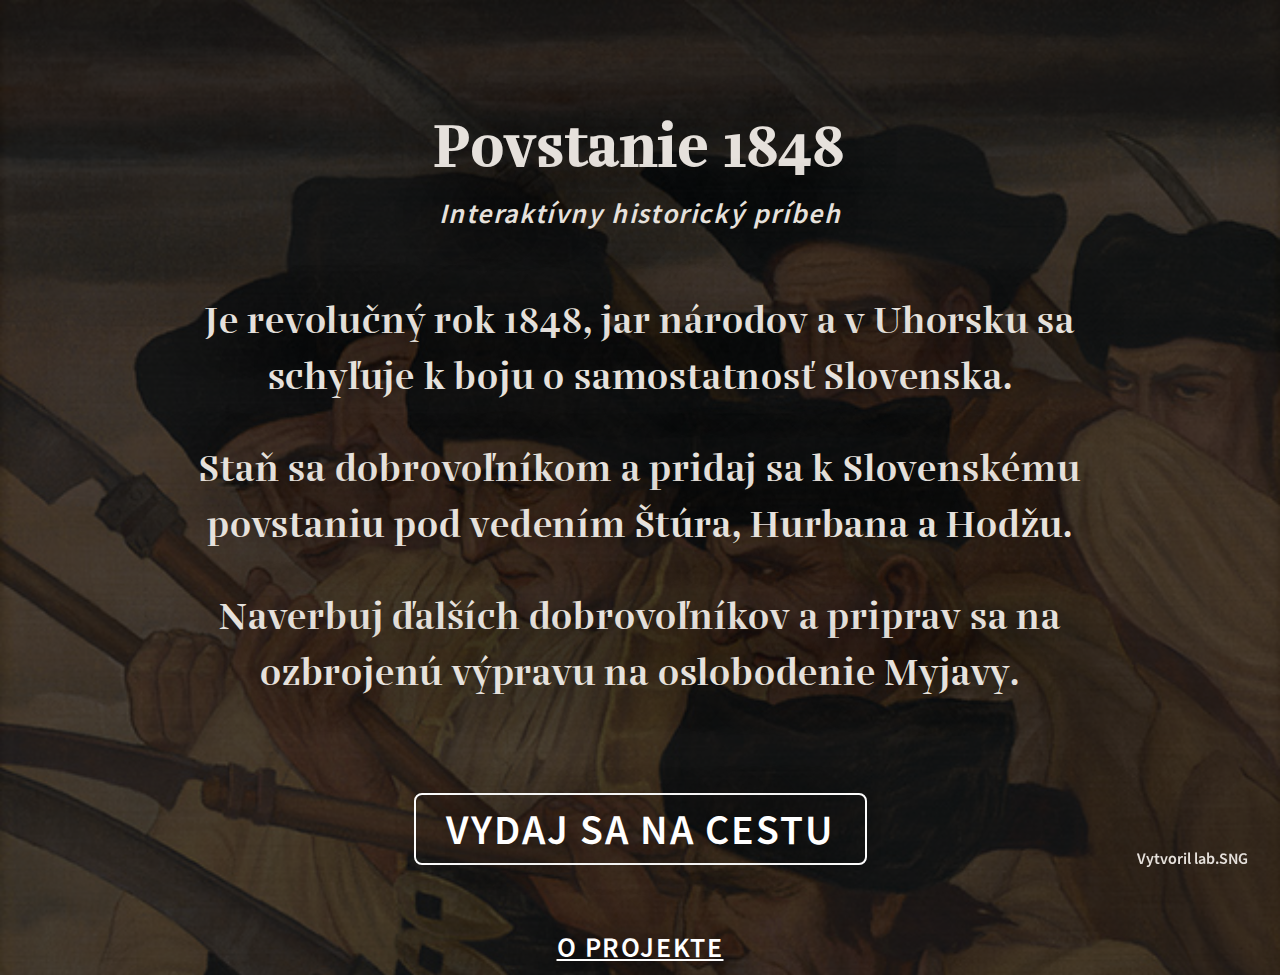
==== index.html @ f692830a "implement landing page (without animations)" ====
<!DOCTYPE html>
<html>
<head>
	<title>Povstanie 1848</title>
	<meta charset="utf-8"/>
	<meta name="viewport" content="width=device-width, initial-scale=1">
	<link rel="stylesheet" type="text/css" href="./css/fonts.css"/>
	<link rel="stylesheet" type="text/css" href="./css/variables.css"/>
	<link rel="stylesheet" type="text/css" href="./css/landing.css">
</head>
<body class="text-center bg-landing font-marlene color-beige text-shadow bg-kenburns">
	<main>
		<header>
			<h1 class="passage-title">Povstanie 1848</h1>
			<h2 class="passage-subtitle font-sourcesans">Interaktívny historický príbeh</h2>
		</header>

		<div class="passage-text">
			<p>Je revolučný rok 1848, jar národov a v Uhorsku sa schyľuje k boju o samostatnosť Slovenska.</p>
			<p>Staň sa dobrovoľníkom a pridaj sa k Slovenskému povstaniu pod vedením Štúra, Hurbana a Hodžu.</p>
			<p>Naverbuj ďalších dobrovoľníkov a priprav sa na ozbrojenú výpravu na oslobodenie Myjavy.</p>
		</div>

		<div class="mt100px">
			<a  href="./story.html" class="cta">Vydaj sa na cestu</a>
		</div>

		<div class="mt5">
			<a class="link" href="./about.html">O projekte</a>
		</div>

	</main>

	<footer class="fixed bottom-0 right-0 ma4 font-sourcesans">
		Vytvoril lab.SNG
	</footer>
</body>
</html>
---- css/fonts.css ----
@charset "UTF-8";

@font-face
{
  font-family: "Marlene Grande Medium";
  src: url('../fonts/WF-031857-010432-001542.eot');
  src: url('../fonts/WF-031857-010432-001542.eot?#iefix') format('embedded-opentype'), url('../fonts/WF-031857-010432-001542.woff') format('woff'), url('../fonts/WF-031857-010432-001542.ttf') format('truetype');
  font-weight: normal;
  font-style: normal;
}

.f-marlene {
	font-family:"Marlene Grande Medium"; 
	font-weight: normal;
}

@font-face
{
  font-family: "SourceSansPro-SemiBold";
  src: url('../fonts/SourceSansPro-SemiBold.eot');
  src: url('../fonts/SourceSansPro-SemiBold.eot?#iefix') format('embedded-opentype'), url('../fonts/SourceSansPro-SemiBold.woff') format('woff');
  font-weight: normal;
  font-style: normal;
}

.f-sourcesans {
	font-family:"SourceSansPro-SemiBold"; 
	font-weight: normal;
}
---- css/variables.css ----
/* Variables */

:root {
  --color-beige: #E6E1DC;
}
---- css/landing.css ----
/* Fix fonts that render as bold in Firefox */
html {
  -moz-osx-font-smoothing: grayscale;
  -webkit-font-smoothing: antialiased;
  font-smoothing: antialiased;
  font-weight: normal;
}

html, body {
    margin: 0;
    padding: 0;
}

main {
    width: 900px;
    margin: 116px auto 0;
}

.color-beige {
    color: var(--color-beige);
}

.font-marlene {
    font-family:"Marlene Grande Medium";
    font-weight: normal;
}
.font-sourcesans {
    font-family:"SourceSansPro-SemiBold";
    font-weight: normal;
}

.text-shadow {
    text-shadow: 0px 0px 50px rgba(0, 0, 0, 0.7);
}

.bg-landing {
    background-image: url(../img/bg-landing-small.jpg);
    background-color: rgba(0,0,0,0.65);
    background-blend-mode: overlay;
    background-size: cover;
}

.passage-title {
    font-size: 56px;
    letter-spacing: 1.6px;
    margin-bottom: 0
}

.passage-subtitle {
    font-size: 28px;
    letter-spacing: 1.6px;
    font-style: italic;
    margin-top: 12px;
    margin-bottom: 64px;
}

.passage-text {
    font-size: 36px;
    line-height: 56px;
    letter-spacing: 0.8px;
}

.cta {
    font-family:"SourceSansPro-SemiBold";
    font-weight: normal;
    background: none;
    border: 2px solid #FFF;
    font-size: 42px;
    letter-spacing: 2.0px;
    color: #FFF;
    padding: 8px 30px;
    border-radius: 8px;
    text-transform: uppercase;
    text-decoration: none;
}
.mt100px {margin-top: 100px;}

.link {
    color: #FFFFFF !important;
    font-family:"SourceSansPro-SemiBold"; 
    font-weight: normal;
    font-size: 28px;
    line-height: 56px;
    letter-spacing: 1.6px;
    text-decoration: underline;
    text-transform: uppercase;
}
.link:hover, .link:active {
    color: #FFFFFF !important;
}

.fixed {position: fixed;}

.text-center {text-align: center;}
.text-right {text-align: right;}

.bottom-0 {bottom: 0;}
.top-0 {top: 0;}
.right-0 {right: 0;}

.ma3 {margin: 1rem;}
.ma4 {margin: 2rem;}
.ma5 {margin: 4rem;}
.ma6 {margin: 8rem;}

.mt3 {margin-top: 1rem;}
.mt4 {margin-top: 2rem;}
.mt5 {margin-top: 4rem;}
.mt6 {margin-top: 8rem;}
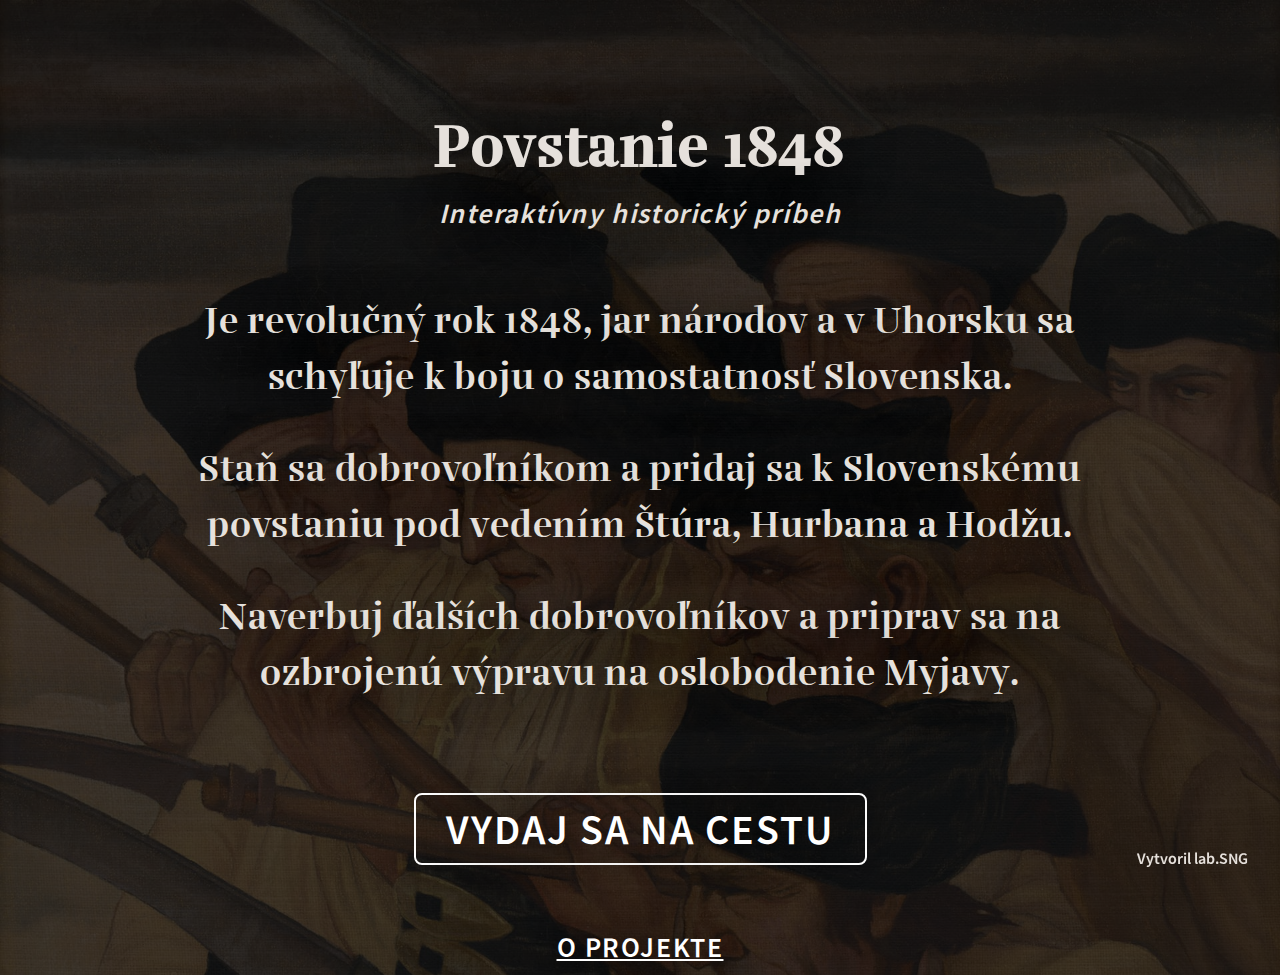
==== commit 865053ac: "implement about page" ====
--- a/index.html
+++ b/index.html
@@ -8,14 +8,14 @@
 	<link rel="stylesheet" type="text/css" href="./css/variables.css"/>
 	<link rel="stylesheet" type="text/css" href="./css/landing.css">
 </head>
-<body class="text-center bg-landing font-marlene color-beige text-shadow bg-kenburns">
-	<main>
+<body class="text-center bg-landing font-marlene color-beige text-shadow anim-bg">
+	<main class="container">
 		<header>
-			<h1 class="passage-title">Povstanie 1848</h1>
-			<h2 class="passage-subtitle font-sourcesans">Interaktívny historický príbeh</h2>
+			<h1 class="landing-title mb0">Povstanie 1848</h1>
+			<h2 class="landing-subtitle font-sourcesans">Interaktívny historický príbeh</h2>
 		</header>
 
-		<div class="passage-text">
+		<div class="landing-text">
 			<p>Je revolučný rok 1848, jar národov a v Uhorsku sa schyľuje k boju o samostatnosť Slovenska.</p>
 			<p>Staň sa dobrovoľníkom a pridaj sa k Slovenskému povstaniu pod vedením Štúra, Hurbana a Hodžu.</p>
 			<p>Naverbuj ďalších dobrovoľníkov a priprav sa na ozbrojenú výpravu na oslobodenie Myjavy.</p>
--- a/css/variables.css
+++ b/css/variables.css
@@ -2,4 +2,5 @@
 
 :root {
   --color-beige: #E6E1DC;
+  --color-dark-gray: #444;
 }--- a/css/landing.css
+++ b/css/landing.css
@@ -11,14 +11,13 @@
     padding: 0;
 }
 
-main {
+.container {
     width: 900px;
     margin: 116px auto 0;
 }
 
-.color-beige {
-    color: var(--color-beige);
-}
+.color-beige {color: var(--color-beige);}
+.color-dark-gray {color: var(--color-dark-gray);}
 
 .font-marlene {
     font-family:"Marlene Grande Medium";
@@ -34,19 +33,26 @@
 }
 
 .bg-landing {
-    background-image: url(../img/bg-landing-small.jpg);
-    background-color: rgba(0,0,0,0.65);
+    background-image: url(../img/bg-landing.jpg);
+    background-color: rgba(0,0,0,0.7);
     background-blend-mode: overlay;
     background-size: cover;
 }
 
-.passage-title {
+.bg-about {
+    background-image: url(../img/bg-about.jpg);
+    background-color: rgba(0,0,0,0.55);
+    background-blend-mode: overlay;
+    background-size: cover;
+    background-position: center;
+}
+
+.landing-title, .about-title {
     font-size: 56px;
     letter-spacing: 1.6px;
-    margin-bottom: 0
-}
-
-.passage-subtitle {
+}
+
+.landing-subtitle {
     font-size: 28px;
     letter-spacing: 1.6px;
     font-style: italic;
@@ -54,9 +60,15 @@
     margin-bottom: 64px;
 }
 
-.passage-text {
+.landing-text {
     font-size: 36px;
     line-height: 56px;
+    letter-spacing: 0.8px;
+}
+
+.about-text {
+    font-size: 22px;
+    line-height: 1.5;
     letter-spacing: 0.8px;
 }
 
@@ -89,7 +101,36 @@
     color: #FFFFFF !important;
 }
 
+.icon-back {
+    display: inline-block;
+    background-image: url('../img/b-back.svg');
+    background-repeat: no-repeat;
+    width: 36px;
+    height: 36px;
+}
+
+.source-list li {
+
+}
+
+.bg-black {background-color: #000;}
+.bg-white {background-color: #FFF;}
+
+.flex {display: flex;}
+.flex-w-sidebar {flex: 0 0 128px;}
+.flex-w-thumb {flex: 0 0 120px;}
+
+.w-50 {width: 50%;}
+.w-100 {width: 100%;}
+.h-100 {height: 100%;}
+
 .fixed {position: fixed;}
+
+.debug * { outline: 1px solid gold; }
+
+.list {list-style-type: none;}
+
+.overflow-y-scroll {overflow-y: scroll;}
 
 .text-center {text-align: center;}
 .text-right {text-align: right;}
@@ -98,12 +139,79 @@
 .top-0 {top: 0;}
 .right-0 {right: 0;}
 
+.pa0 {padding: 0;} 
+.pa1 {padding: 0.25rem;}
+.pa2 {padding: 0.5rem;}
+.pa3 {padding: 1rem;}
+.pa4 {padding: 2rem;}
+.pa5 {padding: 4rem;}
+.pa6 {padding: 8rem;}
+
+.ph5 {
+    padding-left: 4rem;
+    padding-right: 4rem;
+}
+
+.ma0 {margin: 0;} 
+.ma1 {margin: 0.25rem;}
+.ma2 {margin: 0.5rem;}
 .ma3 {margin: 1rem;}
 .ma4 {margin: 2rem;}
 .ma5 {margin: 4rem;}
 .ma6 {margin: 8rem;}
 
+.mt0 {margin-top: 0;} 
+.mt1 {margin-top: 0.25rem;}
+.mt2 {margin-top: 0.5rem;}
 .mt3 {margin-top: 1rem;}
 .mt4 {margin-top: 2rem;}
 .mt5 {margin-top: 4rem;}
-.mt6 {margin-top: 8rem;}+.mt6 {margin-top: 8rem;}
+
+.mb0 {margin-bottom: 0;} 
+.mb1 {margin-bottom: 0.25rem;}
+.mb2 {margin-bottom: 0.5rem;}
+.mb3 {margin-bottom: 1rem;}
+.mb4 {margin-bottom: 2rem;}
+.mb5 {margin-bottom: 4rem;}
+.mb6 {margin-bottom: 8rem;}
+
+
+.ml0 {margin-left: 0;} 
+.ml1 {margin-left: 0.25rem;}
+.ml2 {margin-left: 0.5rem;}
+.ml3 {margin-left: 1rem;}
+.ml4 {margin-left: 2rem;}
+.ml5 {margin-left: 4rem;}
+.ml6 {margin-left: 8rem;}
+
+.mt-40 {margin-top: 40px;}
+
+.w1 {width: 1rem;}
+.w2 {width: 2rem;}
+.w3 {width: 4rem;}
+.w4 {width: 8rem;}
+.w5 {width: 16rem;}
+
+/* ANIMATIONS */
+
+.anim-bg {
+    animation: bg-pan-up 60s linear forwards infinite;
+}
+
+@keyframes bg-pan-up {
+    0% { 
+        background-color: rgba(0,0,0,1);
+        background-position: 0 10%;
+    }
+    5% {
+        background-color: rgba(0,0,0,0.7);
+    }
+    95% {
+        background-color: rgba(0,0,0,0.7);
+    }
+    100% { 
+        background-color: rgba(0,0,0,1);
+        background-position: 0 40%;
+    }
+}
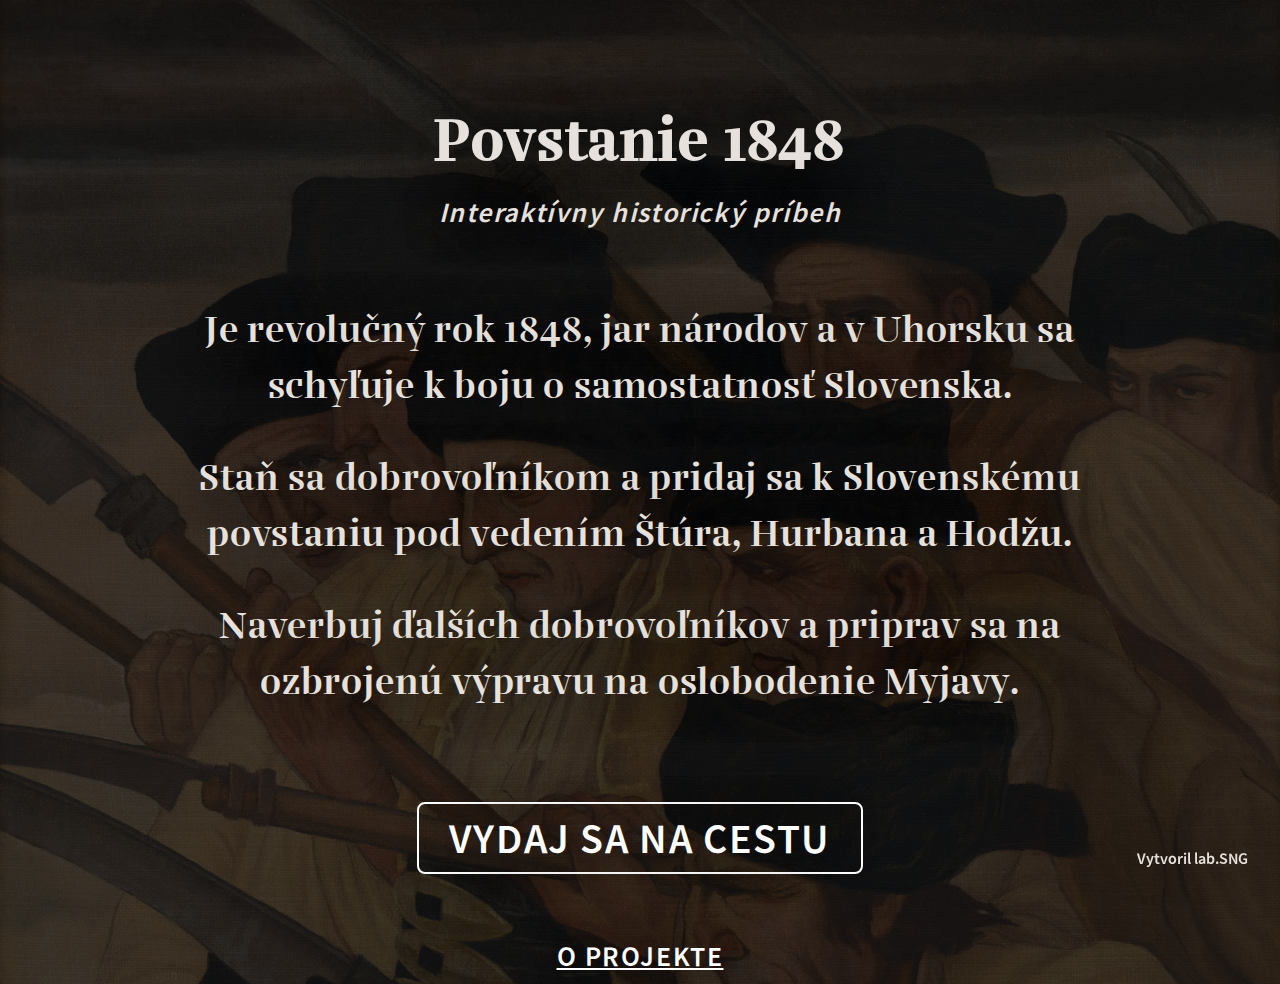
==== commit 5b3ade6c: "hidden language switch for when translation is available" ====
--- a/index.html
+++ b/index.html
@@ -9,7 +9,17 @@
 	<link rel="stylesheet" type="text/css" href="./css/landing.css">
 </head>
 <body class="text-center bg-landing font-marlene color-beige text-shadow anim-bg">
-	<main class="container">
+	<!-- <nav class="fixed top-0 right-0">
+		<ul class="language-switch f-sourcesans ma4">
+			<li><a class="landing-link active" title="Slovenčina" hreflang="sk" rel="alternate">
+				SK
+			</a></li>
+			<li><a class="landing-link" title="English" hreflang="en" rel="alternate" href="./index-en.html">
+				EN
+			</a></li>
+		</ul>
+	</nav> -->
+	<main class="landing-container">
 		<header>
 			<h1 class="landing-title mb0">Povstanie 1848</h1>
 			<h2 class="landing-subtitle font-sourcesans">Interaktívny historický príbeh</h2>
@@ -22,11 +32,11 @@
 		</div>
 
 		<div class="mt100px">
-			<a  href="./story.html" class="cta">Vydaj sa na cestu</a>
+			<a href="./story.html" class="landing-cta">Vydaj sa na cestu</a>
 		</div>
 
 		<div class="mt5">
-			<a class="link" href="./about.html">O projekte</a>
+			<a href="./about.html" class="landing-link">O projekte</a>
 		</div>
 
 	</main>
--- a/css/fonts.css
+++ b/css/fonts.css
@@ -1,4 +1,3 @@
-
 @charset "UTF-8";
 
 @font-face
@@ -29,3 +28,10 @@
 	font-weight: normal;
 }
 
+/* Fix fonts that render as bold in Firefox */
+html {
+  -moz-osx-font-smoothing: grayscale;
+  -webkit-font-smoothing: antialiased;
+  font-smoothing: antialiased;
+  font-weight: normal;
+}--- a/css/variables.css
+++ b/css/variables.css
@@ -2,5 +2,5 @@
 
 :root {
   --color-beige: #E6E1DC;
-  --color-dark-gray: #444;
+  --color-dark-gray: #494949;
 }--- a/css/landing.css
+++ b/css/landing.css
@@ -1,35 +1,25 @@
-/* Fix fonts that render as bold in Firefox */
-html {
-  -moz-osx-font-smoothing: grayscale;
-  -webkit-font-smoothing: antialiased;
-  font-smoothing: antialiased;
-  font-weight: normal;
-}
-
 html, body {
     margin: 0;
     padding: 0;
 }
 
-.container {
+.color-beige {color: var(--color-beige);}
+.color-dark-gray {color: var(--color-dark-gray);}
+
+.font-marlene {
+    font-family:"Marlene Grande Medium";
+    font-weight: normal;
+}
+.font-sourcesans {
+    font-family:"SourceSansPro-SemiBold";
+    font-weight: normal;
+}
+
+.text-shadow {text-shadow: 0px 0px 50px rgba(0, 0, 0, 0.7);}
+
+.landing-container {
     width: 900px;
     margin: 116px auto 0;
-}
-
-.color-beige {color: var(--color-beige);}
-.color-dark-gray {color: var(--color-dark-gray);}
-
-.font-marlene {
-    font-family:"Marlene Grande Medium";
-    font-weight: normal;
-}
-.font-sourcesans {
-    font-family:"SourceSansPro-SemiBold";
-    font-weight: normal;
-}
-
-.text-shadow {
-    text-shadow: 0px 0px 50px rgba(0, 0, 0, 0.7);
 }
 
 .bg-landing {
@@ -47,13 +37,15 @@
     background-position: center;
 }
 
-.landing-title, .about-title {
+.landing-title {
     font-size: 56px;
+    line-height: 56px;
     letter-spacing: 1.6px;
 }
 
 .landing-subtitle {
     font-size: 28px;
+    line-height: 56px;
     letter-spacing: 1.6px;
     font-style: italic;
     margin-top: 12px;
@@ -66,19 +58,36 @@
     letter-spacing: 0.8px;
 }
 
+.about-title {
+    font-size: 56px;
+    line-height: 30px;
+    letter-spacing: 0.8px;
+}
+
+.about-subtitle {
+    font-size: 32px;
+    line-height: 30px;
+    font-weight: 700;
+}
+
+.about-lead {
+    font-size: 29px;
+    line-height: 30px;
+    font-weight: 100;
+}
+
 .about-text {
-    font-size: 22px;
-    line-height: 1.5;
-    letter-spacing: 0.8px;
-}
-
-.cta {
+    font-size: 20px;
+    line-height: 30px;
+}
+
+.landing-cta {
     font-family:"SourceSansPro-SemiBold";
     font-weight: normal;
     background: none;
     border: 2px solid #FFF;
     font-size: 42px;
-    letter-spacing: 2.0px;
+    letter-spacing: 1.6px;
     color: #FFF;
     padding: 8px 30px;
     border-radius: 8px;
@@ -87,7 +96,7 @@
 }
 .mt100px {margin-top: 100px;}
 
-.link {
+.landing-link {
     color: #FFFFFF !important;
     font-family:"SourceSansPro-SemiBold"; 
     font-weight: normal;
@@ -97,7 +106,7 @@
     text-decoration: underline;
     text-transform: uppercase;
 }
-.link:hover, .link:active {
+.landing-link:hover, .landing-link:active {
     color: #FFFFFF !important;
 }
 
@@ -109,10 +118,11 @@
     height: 36px;
 }
 
-.source-list li {
-
-}
-
+/* Atomic utilities */
+
+.debug * { outline: 1px solid gold; }
+
+.c-black {color: #000;}
 .bg-black {background-color: #000;}
 .bg-white {background-color: #FFF;}
 
@@ -125,8 +135,6 @@
 .h-100 {height: 100%;}
 
 .fixed {position: fixed;}
-
-.debug * { outline: 1px solid gold; }
 
 .list {list-style-type: none;}
 
@@ -151,6 +159,10 @@
     padding-left: 4rem;
     padding-right: 4rem;
 }
+.pv4 {
+    padding-top: 2rem;
+    padding-bottom: 2rem;
+}
 
 .ma0 {margin: 0;} 
 .ma1 {margin: 0.25rem;}
@@ -168,6 +180,8 @@
 .mt5 {margin-top: 4rem;}
 .mt6 {margin-top: 8rem;}
 
+.mt-40 {margin-top: 40px;}
+
 .mb0 {margin-bottom: 0;} 
 .mb1 {margin-bottom: 0.25rem;}
 .mb2 {margin-bottom: 0.5rem;}
@@ -185,14 +199,6 @@
 .ml5 {margin-left: 4rem;}
 .ml6 {margin-left: 8rem;}
 
-.mt-40 {margin-top: 40px;}
-
-.w1 {width: 1rem;}
-.w2 {width: 2rem;}
-.w3 {width: 4rem;}
-.w4 {width: 8rem;}
-.w5 {width: 16rem;}
-
 /* ANIMATIONS */
 
 .anim-bg {
@@ -215,3 +221,29 @@
         background-position: 0 40%;
     }
 }
+
+
+/* LANDING SWITCH */
+
+.language-switch {
+    list-style: none;
+}
+.language-switch li {
+    display: inline-block;
+    margin-left: 12px;
+}
+.language-switch a,
+.language-switch a:focus,
+.language-switch a:hover {
+    color: #FFF;
+    text-decoration: none;
+    -webkit-transition: all .2s ease-in-out;
+    -moz-transition: all .2s ease-in-out;
+    transition: all .2s ease-in-out;
+}
+.language-switch a {
+    /*border-bottom: 2px solid rgba(255,255,255, 0.3);*/
+}
+.language-switch a:hover, .language-switch a.active {
+    border-bottom: 2px solid rgba(255,255,255, 1);
+}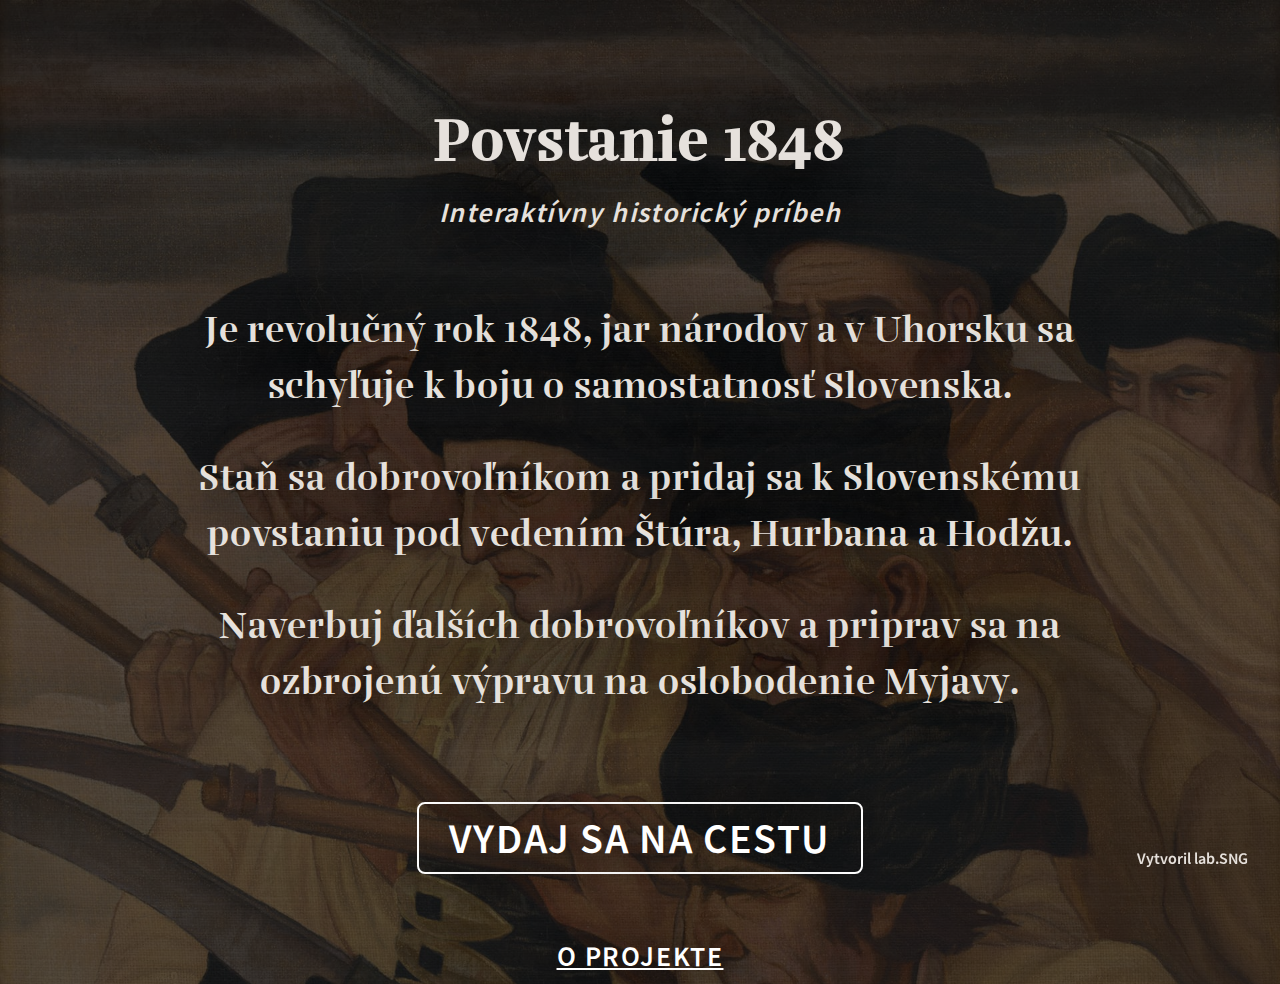
==== commit 945b1264: "disable user select and right mouse click" ====
--- a/index.html
+++ b/index.html
@@ -7,8 +7,9 @@
 	<link rel="stylesheet" type="text/css" href="./css/fonts.css"/>
 	<link rel="stylesheet" type="text/css" href="./css/variables.css"/>
 	<link rel="stylesheet" type="text/css" href="./css/landing.css">
+	<link rel="stylesheet" type="text/css" href="./css/user-select-none.css"/>
 </head>
-<body class="text-center bg-landing font-marlene color-beige text-shadow anim-bg">
+<body oncontextmenu="return false;" class="text-center bg-landing font-marlene color-beige text-shadow anim-bg user-select-none">
 	<!-- <nav class="fixed top-0 right-0">
 		<ul class="language-switch f-sourcesans ma4">
 			<li><a class="landing-link active" title="Slovenčina" hreflang="sk" rel="alternate">
--- a/css/landing.css
+++ b/css/landing.css
@@ -24,7 +24,7 @@
 
 .bg-landing {
     background-image: url(../img/bg-landing.jpg);
-    background-color: rgba(0,0,0,0.7);
+    background-color: rgba(0,0,0,0.6);
     background-blend-mode: overlay;
     background-size: cover;
 }
@@ -211,10 +211,10 @@
         background-position: 0 10%;
     }
     5% {
-        background-color: rgba(0,0,0,0.7);
+        background-color: rgba(0,0,0,0.6);
     }
     95% {
-        background-color: rgba(0,0,0,0.7);
+        background-color: rgba(0,0,0,0.6);
     }
     100% { 
         background-color: rgba(0,0,0,1);
--- a/css/user-select-none.css
+++ b/css/user-select-none.css
@@ -0,0 +1,9 @@
+/* prevent user from selecting elements */
+
+.user-select-none {
+    -webkit-user-select: none;
+    -moz-user-select: none;
+    -ms-user-select: none;
+    -o-user-select: none;
+    user-select: none;
+}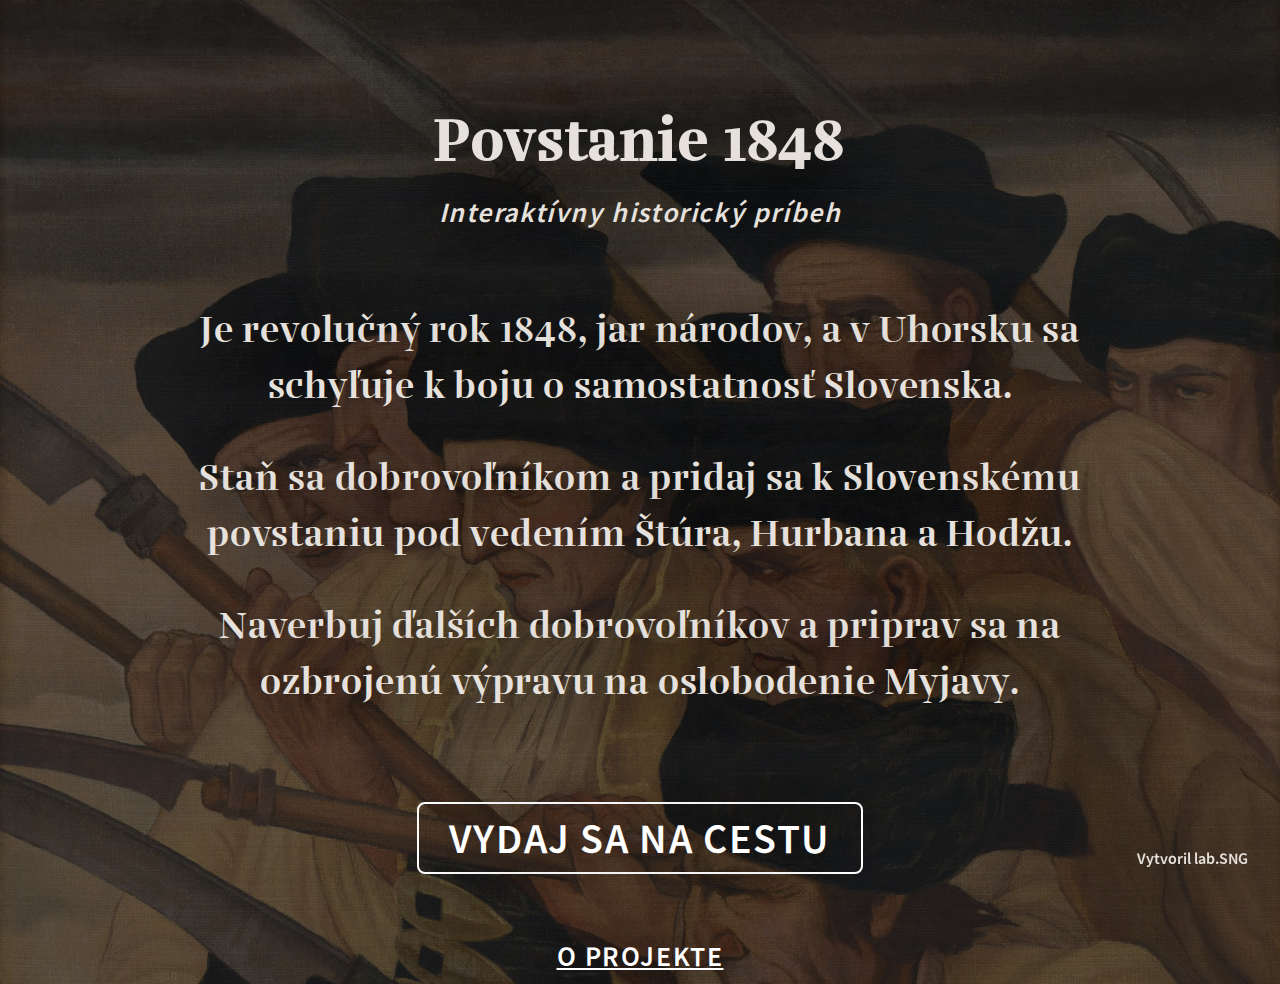
==== commit 41838109: "fix a typo in the intro text" ====
--- a/index.html
+++ b/index.html
@@ -27,7 +27,7 @@
 		</header>
 
 		<div class="landing-text">
-			<p>Je revolučný rok 1848, jar národov a v Uhorsku sa schyľuje k boju o samostatnosť Slovenska.</p>
+			<p>Je revolučný rok 1848, jar národov, a v Uhorsku sa schyľuje k boju o samostatnosť Slovenska.</p>
 			<p>Staň sa dobrovoľníkom a pridaj sa k Slovenskému povstaniu pod vedením Štúra, Hurbana a Hodžu.</p>
 			<p>Naverbuj ďalších dobrovoľníkov a priprav sa na ozbrojenú výpravu na oslobodenie Myjavy.</p>
 		</div>
@@ -46,4 +46,4 @@
 		Vytvoril lab.SNG
 	</footer>
 </body>
-</html>+</html>
--- a/css/landing.css
+++ b/css/landing.css
@@ -24,7 +24,7 @@
 
 .bg-landing {
     background-image: url(../img/bg-landing.jpg);
-    background-color: rgba(0,0,0,0.6);
+    background-color: rgba(0,0,0,0.55);
     background-blend-mode: overlay;
     background-size: cover;
 }
@@ -211,10 +211,10 @@
         background-position: 0 10%;
     }
     5% {
-        background-color: rgba(0,0,0,0.6);
+        background-color: rgba(0,0,0,0.55);
     }
     95% {
-        background-color: rgba(0,0,0,0.6);
+        background-color: rgba(0,0,0,0.55);
     }
     100% { 
         background-color: rgba(0,0,0,1);
